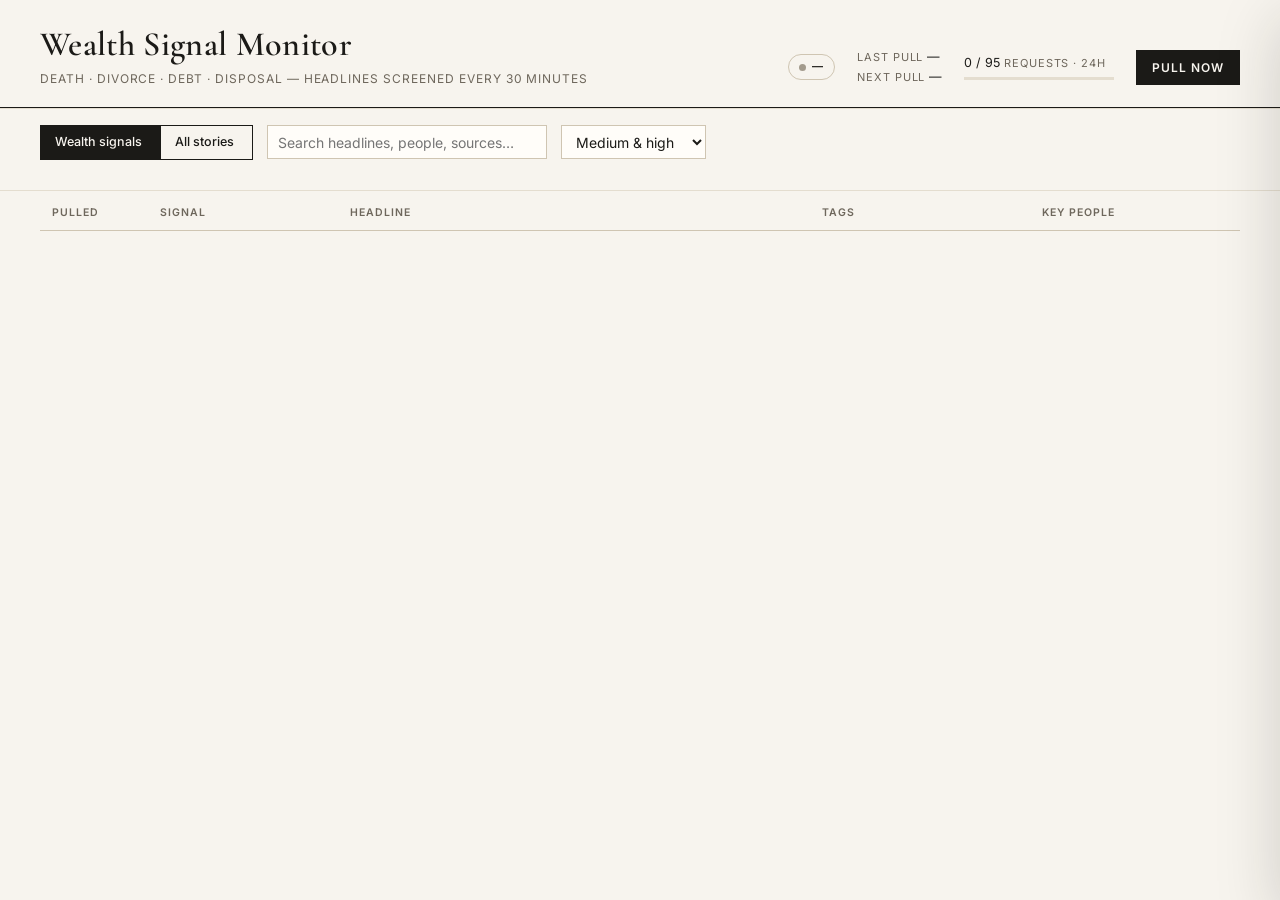
==== static/index.html @ 1fbc1ca6 "Wealth Signal Monitor: NewsAPI pull loop, wealth-event tagging, people profiles UI - Flask + SQLite " ====
<!doctype html>
<html lang="en">
<head>
  <meta charset="utf-8">
  <meta name="viewport" content="width=device-width, initial-scale=1">
  <title>Wealth Signal Monitor</title>
  <link rel="preconnect" href="https://fonts.googleapis.com">
  <link href="https://fonts.googleapis.com/css2?family=Cormorant+Garamond:wght@500;600;700&family=Inter:wght@400;500;600&display=swap" rel="stylesheet">
  <link rel="stylesheet" href="/static/style.css">
</head>
<body>
  <header class="masthead">
    <div class="brand">
      <div class="wordmark">Wealth Signal Monitor</div>
      <div class="tagline">Death · Divorce · Debt · Disposal — headlines screened every <span id="interval">30</span> minutes</div>
    </div>
    <div class="status">
      <span id="mode-pill" class="pill">—</span>
      <div class="status-lines">
        <div><span class="k">Last pull</span> <span id="last-pull">—</span></div>
        <div><span class="k">Next pull</span> <span id="next-pull">—</span></div>
      </div>
      <div class="quota" title="NewsAPI requests used in the last 24 hours">
        <div class="quota-label"><span id="quota-used">0</span> / <span id="quota-limit">95</span> <span class="k">requests · 24h</span></div>
        <div class="quota-bar"><div id="quota-fill"></div></div>
      </div>
      <button id="pull-btn" class="btn">Pull now</button>
    </div>
  </header>

  <section class="signals" id="signal-cards" aria-label="Signals by type"></section>

  <section class="controls">
    <div class="seg" role="tablist">
      <button class="seg-btn active" data-view="signals">Wealth signals <span id="count-signals" class="count"></span></button>
      <button class="seg-btn" data-view="all">All stories <span id="count-all" class="count"></span></button>
    </div>
    <input id="search" type="search" placeholder="Search headlines, people, sources…" autocomplete="off">
    <select id="confidence" aria-label="Minimum confidence">
      <option value="low">Any confidence</option>
      <option value="medium" selected>Medium & high</option>
      <option value="high">High only</option>
    </select>
    <div class="tag-filter" id="tag-filter"></div>
  </section>

  <main>
    <table class="feed">
      <thead>
        <tr>
          <th class="c-time">Pulled</th>
          <th class="c-signal">Signal</th>
          <th class="c-headline">Headline</th>
          <th class="c-tags">Tags</th>
          <th class="c-people">Key people</th>
        </tr>
      </thead>
      <tbody id="rows"></tbody>
    </table>
    <div id="empty" class="empty" hidden>No stories match these filters.</div>
  </main>

  <div id="scrim" class="scrim" hidden></div>
  <aside id="drawer" class="drawer" aria-hidden="true" role="dialog" aria-label="Story detail">
    <button class="drawer-close" id="drawer-close" aria-label="Close">×</button>
    <div id="drawer-body"></div>
  </aside>

  <div id="toast" class="toast" hidden></div>
  <script src="/static/app.js"></script>
</body>
</html>
---- static/style.css ----
:root {
  --paper: #f7f4ee;
  --card: #fffdf9;
  --ink: #1b1a17;
  --muted: #6e675c;
  --faint: #a39b8d;
  --rule: #e4ddcf;
  --rule-strong: #cfc5b2;
  --accent: #7a1f2b;
  --gold: #a8894a;
  --gold-wash: #f3ead6;
  --hover: #f1ece2;
  --serif: "Cormorant Garamond", "Iowan Old Style", Georgia, serif;
  --sans: "Inter", system-ui, -apple-system, "Segoe UI", sans-serif;
  --shadow: 0 20px 60px rgba(27, 26, 23, .18);
}
@media (prefers-color-scheme: dark) {
  :root {
    --paper: #14130f; --card: #1c1b17; --ink: #ece6da; --muted: #a39b8d; --faint: #6e675c;
    --rule: #2c2a24; --rule-strong: #3d3a32; --accent: #d1838d; --gold: #c9a96a; --gold-wash: #2a2418;
    --hover: #22201b; --shadow: 0 20px 60px rgba(0, 0, 0, .5);
  }
}

* { box-sizing: border-box; }
html, body { margin: 0; background: var(--paper); color: var(--ink); font: 14px/1.45 var(--sans); }
button, input, select { font: inherit; color: inherit; }
a { color: inherit; }

/* ---------- masthead ---------- */
.masthead {
  display: flex; align-items: flex-end; justify-content: space-between; gap: 24px; flex-wrap: wrap;
  padding: 28px 40px 20px; border-bottom: 1px solid var(--ink);
}
.wordmark { font: 600 34px/1 var(--serif); letter-spacing: .01em; }
.tagline { margin-top: 8px; color: var(--muted); font-size: 12px; letter-spacing: .08em; text-transform: uppercase; }
.status { display: flex; align-items: center; gap: 22px; flex-wrap: wrap; }
.status-lines { font-size: 12.5px; line-height: 1.6; }
.k { color: var(--muted); font-size: 11px; letter-spacing: .08em; text-transform: uppercase; }
.pill {
  font-size: 11px; font-weight: 600; letter-spacing: .1em; text-transform: uppercase; padding: 4px 10px;
  border: 1px solid var(--rule-strong); border-radius: 999px; display: inline-flex; align-items: center; gap: 6px;
}
.pill::before { content: ""; width: 7px; height: 7px; border-radius: 50%; background: var(--faint); }
.pill.live::before { background: #2f8f5b; box-shadow: 0 0 0 3px rgba(47, 143, 91, .18); }
.pill.demo::before { background: var(--gold); }
.quota { width: 150px; }
.quota-label { font-size: 12.5px; margin-bottom: 5px; }
.quota-bar { height: 3px; background: var(--rule); }
#quota-fill { height: 100%; width: 0; background: var(--ink); transition: width .4s; }
.btn {
  background: var(--ink); color: var(--paper); border: 0; padding: 9px 16px; cursor: pointer;
  font-size: 12px; font-weight: 600; letter-spacing: .08em; text-transform: uppercase;
}
.btn:hover { background: var(--accent); }
.btn:disabled { opacity: .5; cursor: progress; }

/* ---------- signal cards ---------- */
.signals { display: grid; grid-template-columns: repeat(6, 1fr); border-bottom: 1px solid var(--rule); }
.sig-card {
  background: none; border: 0; border-right: 1px solid var(--rule); padding: 16px 20px 14px; text-align: left;
  cursor: pointer; position: relative;
}
.sig-card:last-child { border-right: 0; }
.sig-card:hover { background: var(--hover); }
.sig-card.active { background: var(--card); }
.sig-card.active::after { content: ""; position: absolute; left: 0; right: 0; bottom: -1px; height: 2px; background: var(--c); }
.sig-card .n { font: 600 30px/1 var(--serif); }
.sig-card .lbl { display: flex; align-items: center; gap: 7px; margin-top: 6px; font-size: 11px; letter-spacing: .08em; text-transform: uppercase; color: var(--muted); }
.sig-card .lbl i { width: 8px; height: 8px; background: var(--c); display: inline-block; }

/* ---------- controls ---------- */
.controls { display: flex; align-items: center; gap: 14px; flex-wrap: wrap; padding: 16px 40px; border-bottom: 1px solid var(--rule); }
.seg { display: inline-flex; border: 1px solid var(--ink); }
.seg-btn { background: none; border: 0; padding: 7px 14px; cursor: pointer; font-size: 12.5px; font-weight: 500; }
.seg-btn + .seg-btn { border-left: 1px solid var(--ink); }
.seg-btn.active { background: var(--ink); color: var(--paper); }
.count { opacity: .6; margin-left: 4px; }
#search, #confidence {
  background: var(--card); border: 1px solid var(--rule-strong); padding: 7px 10px; height: 34px;
}
#search { width: 280px; }
#search:focus, #confidence:focus { outline: 2px solid var(--gold); outline-offset: -1px; }
.tag-filter { display: flex; gap: 6px; flex-wrap: wrap; flex: 1 1 100%; }
.chip {
  border: 1px solid var(--rule-strong); background: none; padding: 3px 9px; border-radius: 999px; font-size: 11.5px;
  color: var(--muted); cursor: pointer; white-space: nowrap;
}
.chip:hover { border-color: var(--ink); color: var(--ink); }
.chip.on { background: var(--ink); border-color: var(--ink); color: var(--paper); }

/* ---------- table ---------- */
main { padding: 0 40px 80px; }
.feed { width: 100%; border-collapse: collapse; table-layout: fixed; }
.feed th {
  text-align: left; font-size: 10.5px; font-weight: 600; letter-spacing: .1em; text-transform: uppercase;
  color: var(--muted); padding: 14px 12px 10px; border-bottom: 1px solid var(--rule-strong);
  position: sticky; top: 0; background: var(--paper); z-index: 1;
}
.c-time { width: 108px; } .c-signal { width: 190px; } .c-tags { width: 220px; } .c-people { width: 210px; }
.feed td { padding: 14px 12px; border-bottom: 1px solid var(--rule); vertical-align: top; }
.feed tbody tr.story { cursor: pointer; transition: background .15s; }
.feed tbody tr.story:hover { background: var(--hover); }
.feed tbody tr.story.new { animation: arrive 2.4s ease-out; }
.feed tbody tr.story.new td:first-child { box-shadow: inset 3px 0 0 var(--gold); }
@keyframes arrive { from { background: var(--gold-wash); } to { background: transparent; } }
tr.pull-divider td {
  padding: 18px 12px 6px; border-bottom: 1px solid var(--rule-strong); font-size: 10.5px; letter-spacing: .1em;
  text-transform: uppercase; color: var(--faint); background: none;
}
.time { font-variant-numeric: tabular-nums; font-size: 12.5px; }
.time .ago { display: block; color: var(--faint); font-size: 11px; }
.headline { font: 600 18px/1.25 var(--serif); }
.headline .new-badge {
  font: 600 9.5px/1 var(--sans); letter-spacing: .1em; color: var(--gold); border: 1px solid var(--gold);
  padding: 2px 5px; margin-right: 8px; vertical-align: 3px;
}
.byline { margin-top: 5px; font-size: 11.5px; color: var(--muted); }
.byline .src { letter-spacing: .06em; text-transform: uppercase; font-size: 10.5px; }
.desc { margin-top: 4px; color: var(--muted); font-size: 12.5px; display: -webkit-box; -webkit-line-clamp: 1; -webkit-box-orient: vertical; overflow: hidden; }
.signal { display: inline-flex; flex-direction: column; gap: 5px; }
.badge {
  display: inline-flex; align-items: center; gap: 7px; font-size: 11px; font-weight: 600; letter-spacing: .06em;
  text-transform: uppercase; color: var(--c);
}
.badge i { width: 9px; height: 9px; background: var(--c); }
.conf { display: inline-flex; gap: 3px; align-items: center; font-size: 10.5px; color: var(--faint); letter-spacing: .04em; }
.conf b { width: 14px; height: 3px; background: var(--rule-strong); }
.conf b.on { background: var(--ink); }
.no-signal { color: var(--faint); }
.tags { display: flex; flex-wrap: wrap; gap: 4px; }
.tag { font-size: 11px; padding: 2px 7px; background: var(--hover); color: var(--muted); border-radius: 3px; white-space: nowrap; }
.people { font-size: 12.5px; }
.people span { display: block; }
.people .role { color: var(--faint); font-size: 11px; }
.empty { padding: 60px; text-align: center; color: var(--muted); font: 500 20px var(--serif); }

/* ---------- drawer ---------- */
.scrim { position: fixed; inset: 0; background: rgba(20, 19, 15, .35); z-index: 10; }
.drawer {
  position: fixed; top: 0; right: 0; bottom: 0; width: min(620px, 100vw); background: var(--card); z-index: 11;
  transform: translateX(100%); transition: transform .28s cubic-bezier(.2, .8, .2, 1); overflow-y: auto;
  box-shadow: var(--shadow); border-left: 1px solid var(--rule-strong);
}
.drawer.open { transform: none; }
.drawer-close {
  position: sticky; top: 0; float: right; margin: 14px 16px 0 0; width: 34px; height: 34px; border: 1px solid var(--rule-strong);
  background: var(--card); cursor: pointer; font-size: 20px; line-height: 1; z-index: 2;
}
#drawer-body { padding: 32px 36px 48px; }
.d-kicker { font-size: 11px; letter-spacing: .1em; text-transform: uppercase; color: var(--muted); }
.d-title { font: 600 30px/1.15 var(--serif); margin: 10px 0 12px; }
.d-meta { font-size: 12.5px; color: var(--muted); }
.d-meta a { color: var(--accent); text-decoration: none; font-weight: 500; }
.d-desc { margin: 16px 0 0; font: 500 17px/1.5 var(--serif); color: var(--ink); }
.d-section { margin-top: 30px; }
.d-section h3 {
  font-size: 10.5px; font-weight: 600; letter-spacing: .12em; text-transform: uppercase; color: var(--muted);
  margin: 0 0 12px; padding-bottom: 8px; border-bottom: 1px solid var(--rule);
}
.factor { border-left: 3px solid var(--c); padding: 4px 0 4px 16px; }
.factor .badge { font-size: 13px; }
.factor p { margin: 8px 0 0; }
.factor .why { color: var(--muted); font-size: 13px; }
.person { display: grid; grid-template-columns: 64px 1fr; gap: 16px; padding: 18px 0; border-bottom: 1px solid var(--rule); }
.person:last-child { border-bottom: 0; }
.avatar {
  width: 64px; height: 64px; border-radius: 50%; object-fit: cover; background: var(--gold-wash); color: var(--gold);
  display: flex; align-items: center; justify-content: center; font: 600 22px var(--serif);
}
.p-name { font: 600 21px/1.2 var(--serif); }
.p-name a { text-decoration: none; }
.p-name a:hover { text-decoration: underline; }
.p-role { display: inline-block; margin-top: 4px; font-size: 10.5px; font-weight: 600; letter-spacing: .08em; text-transform: uppercase; color: var(--accent); }
.p-desc { color: var(--muted); font-size: 12.5px; margin-top: 2px; }
.p-facts { display: flex; flex-wrap: wrap; gap: 4px 16px; margin-top: 8px; font-size: 12px; }
.p-facts .k { margin-right: 4px; }
.p-bio { margin: 10px 0 0; font-size: 13px; color: var(--ink); display: -webkit-box; -webkit-line-clamp: 4; -webkit-box-orient: vertical; overflow: hidden; }
.p-bio.expanded { -webkit-line-clamp: unset; }
.more { background: none; border: 0; padding: 0; color: var(--accent); font-size: 12px; cursor: pointer; margin-top: 4px; }
.family { display: grid; grid-template-columns: 80px 1fr; gap: 6px 10px; margin-top: 12px; font-size: 12.5px; }
.family .k { padding-top: 2px; }
.family .vals { display: flex; flex-wrap: wrap; gap: 4px; }
.family .vals a, .family .vals span { padding: 1px 8px; border: 1px solid var(--rule-strong); border-radius: 999px; text-decoration: none; font-size: 12px; }
.family .vals a:hover { border-color: var(--ink); }
.family .none { color: var(--faint); border: 0 !important; padding: 0 !important; }
.not-found { color: var(--muted); font-size: 12.5px; margin-top: 6px; }
.provenance { margin-top: 22px; font-size: 11px; color: var(--faint); }
.skeleton { height: 14px; background: linear-gradient(90deg, var(--hover), var(--rule), var(--hover)); background-size: 200% 100%; animation: shimmer 1.2s infinite; margin: 8px 0; }
@keyframes shimmer { to { background-position: -200% 0; } }

.toast {
  position: fixed; bottom: 24px; left: 50%; transform: translateX(-50%); background: var(--ink); color: var(--paper);
  padding: 10px 18px; font-size: 13px; z-index: 20; box-shadow: var(--shadow);
}

/* ---------- small screens ---------- */
@media (max-width: 1100px) {
  .signals { grid-template-columns: repeat(3, 1fr); }
  .sig-card:nth-child(3) { border-right: 0; }
  .sig-card:nth-child(-n+3) { border-bottom: 1px solid var(--rule); }
  .c-tags, .feed td.tags-cell { display: none; }
}
@media (max-width: 760px) {
  .masthead, .controls { padding-left: 16px; padding-right: 16px; }
  main { padding: 0 16px 60px; }
  .signals { grid-template-columns: repeat(2, 1fr); }
  .c-people, .feed td.people-cell, .c-time, .feed td.time-cell { display: none; }
  .c-signal { width: 130px; }
  #search { width: 100%; }
  #drawer-body { padding: 24px 20px 40px; }
}
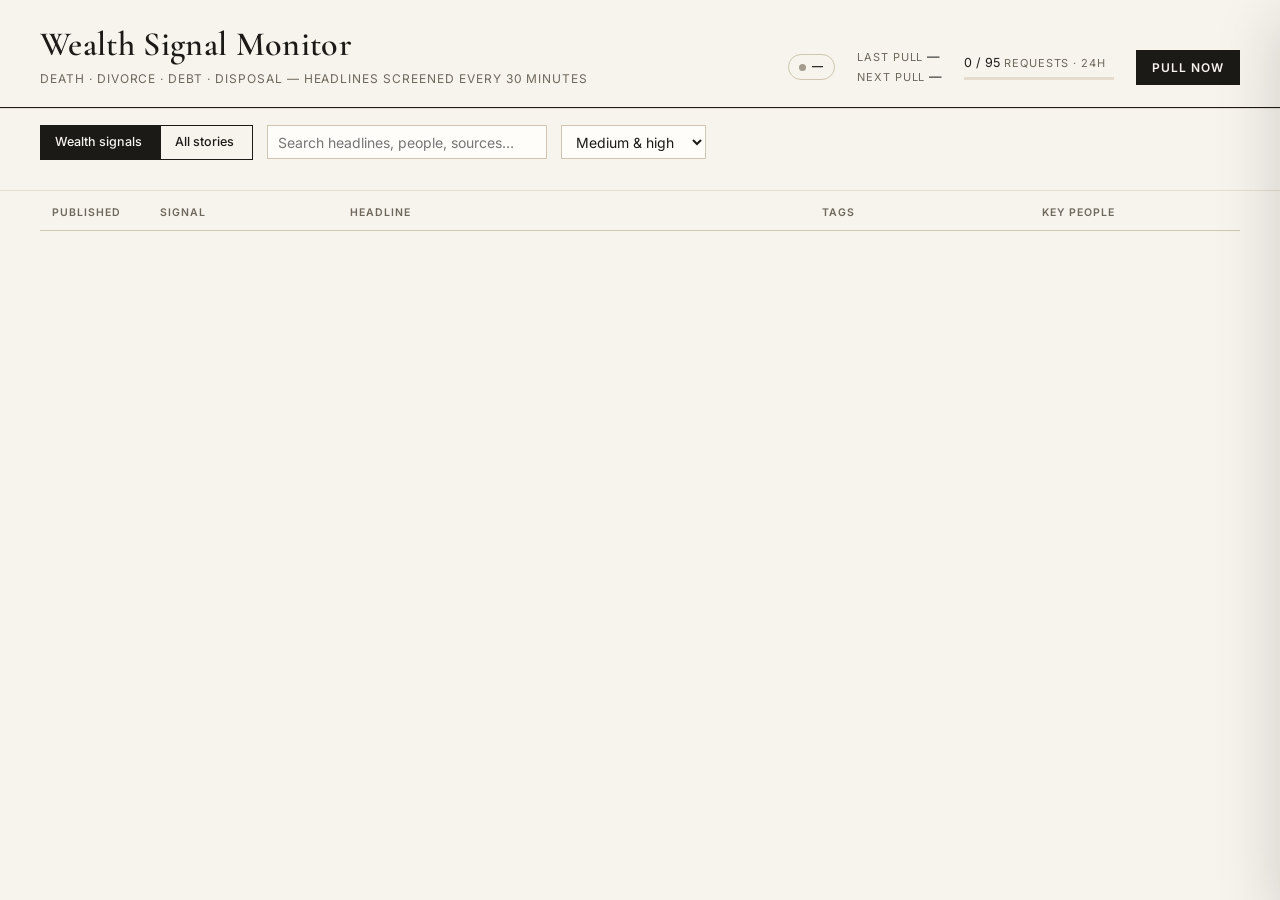
==== commit 98c11f00: "Week-long startup catch-up, publish-time sorting, and a stronger name extractor - Startup fetches ea" ====
--- a/static/index.html
+++ b/static/index.html
@@ -48,7 +48,7 @@
     <table class="feed">
       <thead>
         <tr>
-          <th class="c-time">Pulled</th>
+          <th class="c-time">Published</th>
           <th class="c-signal">Signal</th>
           <th class="c-headline">Headline</th>
           <th class="c-tags">Tags</th>
